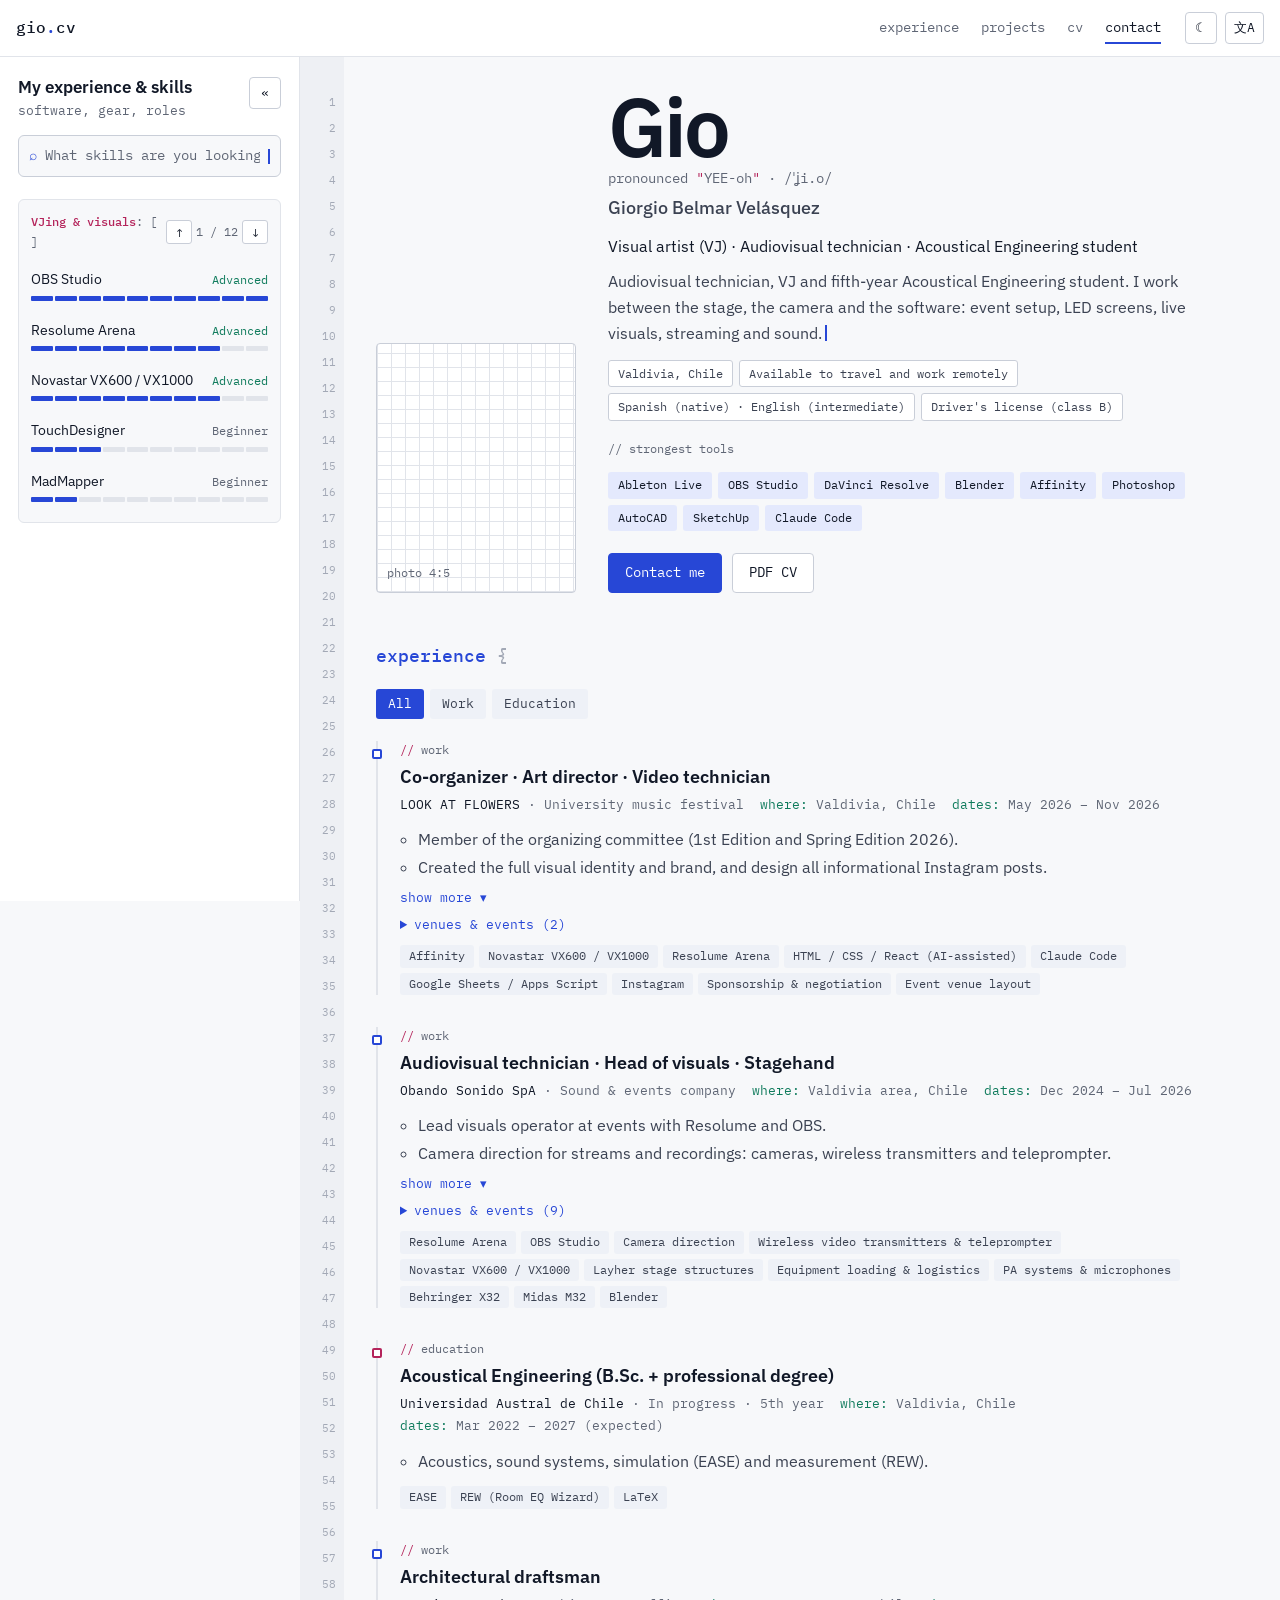
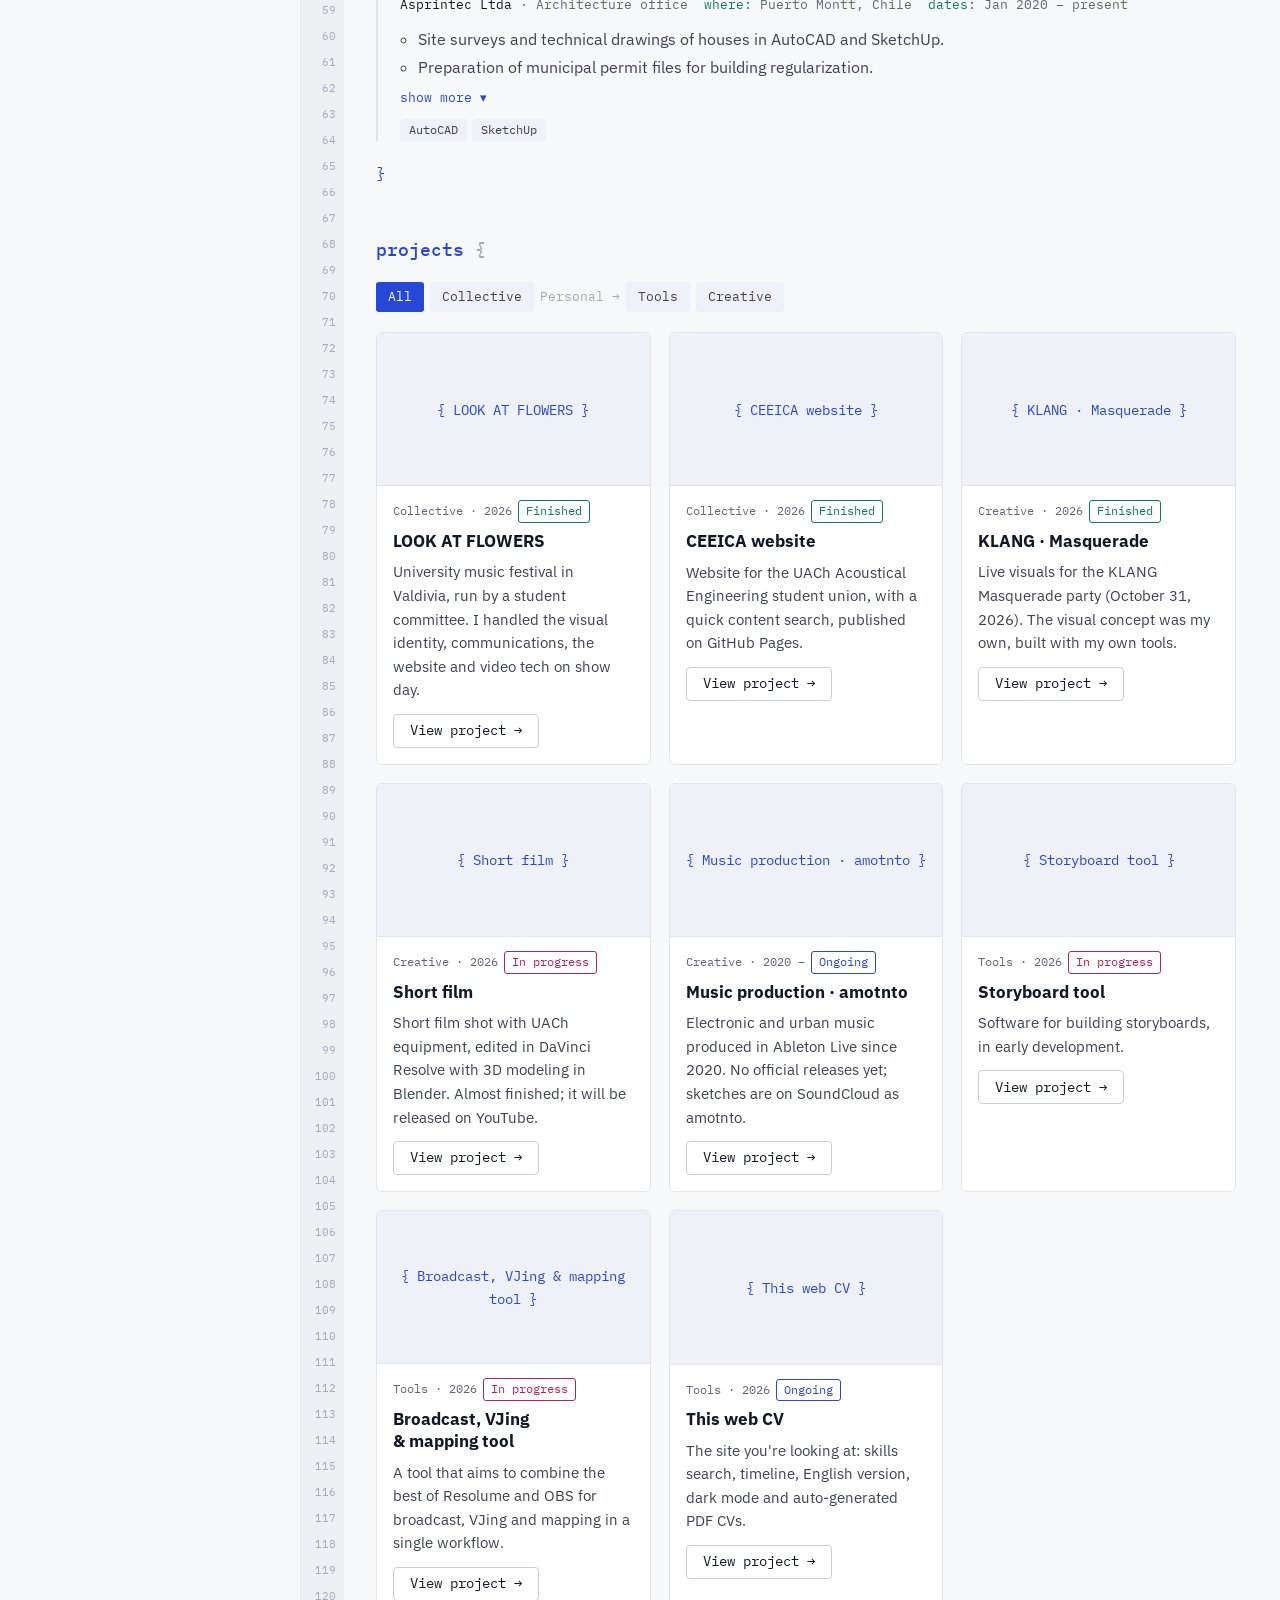
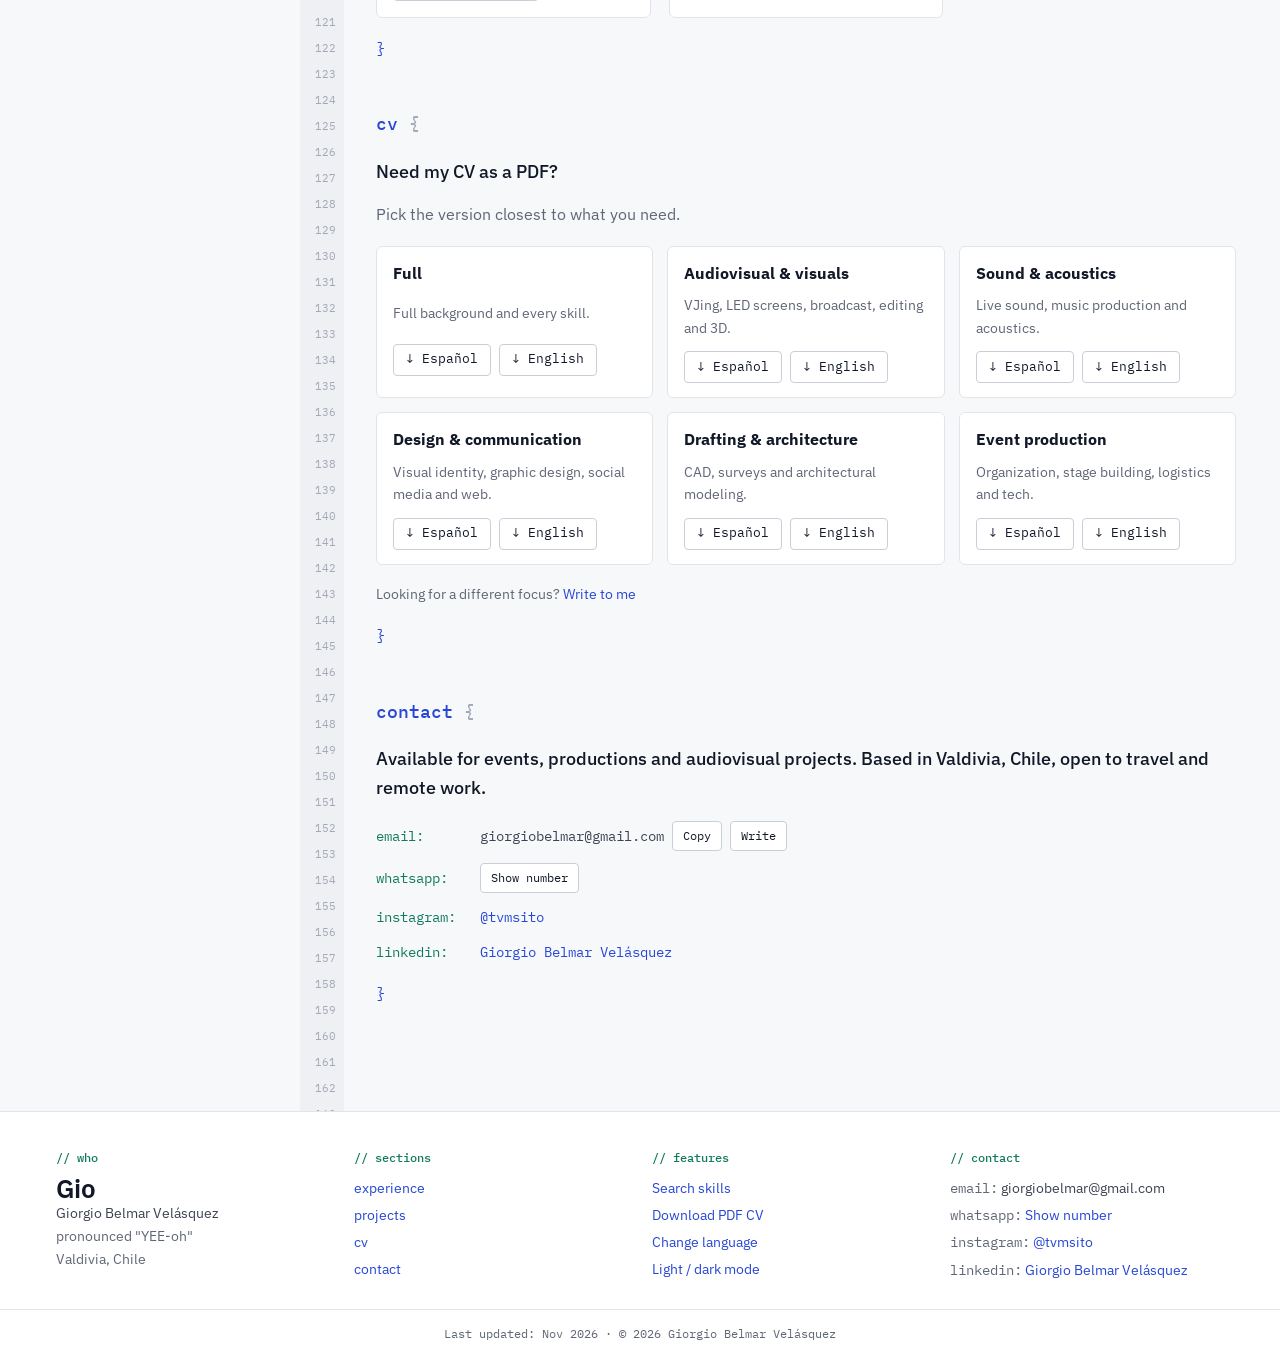
==== index.html @ 181e6caa "Primera versión funcional del CV web - Página principal: portada, trayectoria, proyectos, CV en PDF," ====
<!doctype html>
<html lang="es">
<head>
<meta charset="utf-8">
<meta name="viewport" content="width=device-width, initial-scale=1, viewport-fit=cover">
<title>Gio · Visualista y técnico audiovisual</title>
<meta name="description" content="CV de Gio (Giorgio Belmar Velásquez): visuales en vivo, pantallas LED, broadcast, sonido y diseño para eventos. Valdivia, Chile.">
<meta property="og:type" content="profile">
<meta property="og:title" content="Gio · Visualista y técnico audiovisual">
<meta property="og:description" content="Visuales en vivo, pantallas LED, broadcast, sonido y diseño para eventos. Valdivia, Chile.">
<meta property="og:image" content="https://gio-belmar.github.io/assets/og.png">
<meta property="og:url" content="https://gio-belmar.github.io/">
<meta name="twitter:card" content="summary_large_image">
<meta name="theme-color" content="#2747d6">
<link rel="icon" href="assets/favicon.svg" type="image/svg+xml">
<script>
  /* Aplica tema e idioma antes de pintar, para evitar parpadeo */
  (function(){try{var t=localStorage.getItem('gio-theme');if(t)document.documentElement.dataset.theme=t;}catch(e){}})();
</script>
<link rel="preconnect" href="https://fonts.googleapis.com">
<link rel="preconnect" href="https://fonts.gstatic.com" crossorigin>
<link rel="stylesheet" href="https://fonts.googleapis.com/css2?family=IBM+Plex+Mono:wght@400;500&family=IBM+Plex+Sans:wght@400;500;600&display=swap">
<link rel="stylesheet" href="css/style.css">
</head>
<body data-page="home">
<a class="skip" href="#main" data-i18n="skip">Saltar al contenido</a>

<header class="nav" id="top">
  <div class="nav-in">
    <a class="brand" href="#top" aria-label="Gio, inicio">gio<b>.</b>cv</a>
    <nav class="links" id="navLinks" aria-label="Secciones">
      <a href="#trayectoria" data-i18n="nav.timeline">trayectoria</a>
      <a href="#proyectos" data-i18n="nav.projects">proyectos</a>
      <a href="#cv" data-i18n="nav.cv">cv</a>
      <a href="#contacto" data-i18n="nav.contact">contacto</a>
    </nav>
    <div class="nav-tools">
      <button class="icon-btn" id="themeBtn" type="button" aria-label="Cambiar a modo oscuro">☾</button>
      <div class="lang">
        <button class="icon-btn" id="langBtn" type="button" aria-haspopup="true" aria-expanded="false" aria-controls="langMenu" aria-label="Idioma / Language">文A</button>
        <div class="lang-menu" id="langMenu" role="menu" hidden>
          <button type="button" role="menuitemradio" data-lang="es">Español</button>
          <button type="button" role="menuitemradio" data-lang="en">English</button>
        </div>
      </div>
      <button class="icon-btn menu-btn" id="menuBtn" type="button" aria-expanded="false" aria-controls="navLinks" aria-label="Menú">☰</button>
    </div>
  </div>
</header>

<div class="layout">
  <aside class="side" id="side" aria-label="Habilidades">
    <div class="side-in">
      <div class="side-head">
        <div>
          <h2 class="side-title" data-i18n="side.title">Mi experiencia y habilidades</h2>
          <p class="side-sub" data-i18n="side.sub">softwares, equipos, roles</p>
        </div>
        <button class="icon-btn side-toggle" id="sideToggle" type="button" aria-expanded="true" aria-controls="side" aria-label="Plegar panel">«</button>
      </div>
      <div class="search-wrap">
        <label class="search" for="q">
          <span class="search-p" aria-hidden="true">⌕</span>
          <input id="q" type="search" autocomplete="off" spellcheck="false" placeholder="¿Qué habilidades buscas?">
          <span class="cur blink" aria-hidden="true"></span>
          <button type="button" class="clear" id="qClear" aria-label="Limpiar búsqueda" hidden>✕</button>
        </label>
        <div class="areas" id="areas" hidden></div>
      </div>
      <div id="results" class="results" hidden aria-live="polite"></div>
      <div id="carousel" class="car" aria-roledescription="carrusel"></div>
    </div>
  </aside>

  <main class="main" id="main">
    <div class="gutter" id="gutter" aria-hidden="true"></div>

    <section class="hero" id="hero"></section>

    <section class="sec" id="trayectoria" aria-labelledby="h-tl">
      <h2 class="sec-h" id="h-tl"><b data-i18n="sec.timeline">trayectoria</b> <i>{</i></h2>
      <div class="filters" id="tlFilter" role="group"></div>
      <ol class="tl" id="timeline"></ol>
      <p class="close">}</p>
    </section>

    <section class="sec" id="proyectos" aria-labelledby="h-pr">
      <h2 class="sec-h" id="h-pr"><b data-i18n="sec.projects">proyectos</b> <i>{</i></h2>
      <div class="filters" id="prFilter" role="group"></div>
      <div class="cards" id="projects"></div>
      <p class="close">}</p>
    </section>

    <section class="sec" id="cv" aria-labelledby="h-cv">
      <h2 class="sec-h" id="h-cv"><b data-i18n="sec.cv">cv</b> <i>{</i></h2>
      <p class="lead" data-i18n="cv.title">¿Necesitas mi CV en PDF?</p>
      <p class="muted" data-i18n="cv.sub">Elige la versión que más se acerque a lo que buscas.</p>
      <div class="pdfs" id="pdfs"></div>
      <p class="muted small"><span data-i18n="cv.other">¿Buscas otro enfoque?</span> <a href="#contacto" data-i18n="cv.write">Escríbeme</a></p>
      <p class="close">}</p>
    </section>

    <section class="sec" id="contacto" aria-labelledby="h-ct">
      <h2 class="sec-h" id="h-ct"><b data-i18n="sec.contact">contacto</b> <i>{</i></h2>
      <p class="lead" id="availability"></p>
      <dl class="contact" id="contact"></dl>
      <p class="close">}</p>
    </section>
  </main>
</div>

<button class="fab" id="fab" type="button" aria-controls="side" aria-expanded="false" data-i18n="fab">Habilidades</button>
<div class="scrim" id="scrim" hidden></div>
<div class="pop" id="pop" role="tooltip" hidden></div>

<footer class="foot" id="footer"></footer>

<script src="js/app.js"></script>
</body>
</html>
---- css/style.css ----
/* gio.cv · dirección "Editor"
   Layout: barra fija arriba; panel de habilidades a la izquierda (hoja inferior en celular);
   contenido con margen de números de línea y secciones que abren y cierran con { } */

:root {
  --bg: #f7f8fa;
  --panel: #ffffff;
  --fg: #111827;
  --text: #3b4252;
  --muted: #5f6675;
  --faint: #a3a9b6;
  --line: #e1e4ea;
  --line2: #c9ced8;
  --chip: #eef1f7;
  --gutter: #eef0f4;
  --blue: #2747d6;
  --blue-soft: #e4e9fd;
  --pink: #b4235a;
  --green: #0f7b5c;
  --shadow: 0 10px 30px rgba(17, 24, 39, .12);
  --sans: "IBM Plex Sans", system-ui, -apple-system, "Segoe UI", sans-serif;
  --mono: "IBM Plex Mono", ui-monospace, "SFMono-Regular", Menlo, monospace;
  --nav-h: 56px;
  --side-w: 300px;
  --gut-w: 44px;
  --lh: 26px;
  color-scheme: light;
}
@media (prefers-color-scheme: dark) {
  :root:not([data-theme="light"]) {
    --bg: #0f131a; --panel: #141922; --fg: #e7eaf0; --text: #c3c9d4; --muted: #8b93a3; --faint: #4f5868;
    --line: #232a36; --line2: #323b4a; --chip: #1c2330; --gutter: #121720;
    --blue: #7b93ff; --blue-soft: #1d2645; --pink: #ff7aa8; --green: #43d3a5;
    --shadow: 0 10px 30px rgba(0, 0, 0, .45); color-scheme: dark;
  }
}
:root[data-theme="dark"] {
  --bg: #0f131a; --panel: #141922; --fg: #e7eaf0; --text: #c3c9d4; --muted: #8b93a3; --faint: #4f5868;
  --line: #232a36; --line2: #323b4a; --chip: #1c2330; --gutter: #121720;
  --blue: #7b93ff; --blue-soft: #1d2645; --pink: #ff7aa8; --green: #43d3a5;
  --shadow: 0 10px 30px rgba(0, 0, 0, .45); color-scheme: dark;
}

*, *::before, *::after { box-sizing: border-box; }
html { scroll-behavior: smooth; scroll-padding-top: calc(var(--nav-h) + 16px); -webkit-text-size-adjust: 100%; }
@media (prefers-reduced-motion: reduce) { html { scroll-behavior: auto; } }
body {
  margin: 0; background: var(--bg); color: var(--text);
  font: 400 16px/1.6 var(--sans);
  padding-top: env(safe-area-inset-top, 0px);
}
[hidden] { display: none !important; }
img { max-width: 100%; display: block; }
a { color: var(--blue); text-decoration: none; }
a:hover { text-decoration: underline; text-underline-offset: 3px; }
:focus-visible { outline: 2px solid var(--blue); outline-offset: 2px; border-radius: 2px; }
button { font: inherit; color: inherit; }
h1, h2, h3 { color: var(--fg); text-wrap: balance; }
.mono { font-family: var(--mono); }
.muted { color: var(--muted); }
.small { font-size: .875rem; }
.skip { position: absolute; left: -999px; top: 8px; background: var(--blue); color: #fff; padding: 8px 12px; z-index: 100; }
.skip:focus { left: 8px; }

/* ---------- Barra de navegación ---------- */
.nav {
  position: sticky; top: env(safe-area-inset-top, 0px); z-index: 40;
  background: var(--panel); border-bottom: 1px solid var(--line);
}
body::before { content: ""; position: fixed; inset: 0 0 auto; height: env(safe-area-inset-top, 0px); background: var(--panel); z-index: 41; }
.nav-in {
  height: var(--nav-h); display: flex; align-items: center; gap: 24px;
  padding-left: max(16px, env(safe-area-inset-left, 0px)); padding-right: max(16px, env(safe-area-inset-right, 0px));
  font-family: var(--mono); font-size: .875rem;
}
.brand { color: var(--fg); font-weight: 500; font-size: 1rem; }
.brand b { color: var(--blue); font-weight: 500; }
.brand:hover { text-decoration: none; }
.links { display: flex; gap: 22px; margin-left: auto; }
.links a { color: var(--muted); padding: 4px 0; border-bottom: 2px solid transparent; }
.links a:hover { color: var(--fg); text-decoration: none; }
.links a.on { color: var(--fg); border-bottom-color: var(--blue); }
.nav-tools { display: flex; gap: 8px; align-items: center; }
.icon-btn {
  background: transparent; border: 1px solid var(--line2); color: var(--fg); border-radius: 4px;
  height: 32px; min-width: 32px; padding: 0 8px; cursor: pointer; font-family: var(--mono); font-size: .8rem;
}
.icon-btn:hover { border-color: var(--blue); }
.lang { position: relative; }
.lang-menu {
  position: absolute; right: 0; top: calc(100% + 6px); background: var(--panel); border: 1px solid var(--line2);
  border-radius: 6px; box-shadow: var(--shadow); display: grid; min-width: 150px; padding: 4px; z-index: 50;
}
.lang-menu button { background: none; border: 0; text-align: left; padding: 8px 10px; border-radius: 4px; cursor: pointer; font-family: var(--sans); font-size: .9rem; }
.lang-menu button:hover { background: var(--chip); }
.lang-menu button[aria-checked="true"] { color: var(--blue); font-weight: 600; }
.lang-menu button[aria-checked="true"]::before { content: "▸ "; }
.menu-btn { display: none; }

/* ---------- Estructura ---------- */
.layout { display: grid; grid-template-columns: var(--side-w) minmax(0, 1fr); align-items: start; }
.layout.collapsed { grid-template-columns: 52px minmax(0, 1fr); }

/* ---------- Panel lateral ---------- */
.side {
  position: sticky; top: calc(var(--nav-h) + env(safe-area-inset-top, 0px));
  height: calc(100vh - var(--nav-h) - env(safe-area-inset-top, 0px)); height: calc(100dvh - var(--nav-h) - env(safe-area-inset-top, 0px));
  background: var(--panel); border-right: 1px solid var(--line); overflow: hidden;
}
.side-in { height: 100%; overflow-y: auto; padding: 20px 18px 28px; display: flex; flex-direction: column; gap: 14px; }
.side-head { display: flex; justify-content: space-between; gap: 10px; align-items: flex-start; }
.side-title { font-size: 1.05rem; line-height: 1.3; margin: 0; font-weight: 600; }
.side-sub { margin: 2px 0 0; font-family: var(--mono); font-size: .8rem; color: var(--muted); }
.layout.collapsed .side-in > :not(.side-head) { display: none; }
.layout.collapsed .side-head > div { display: none; }
.layout.collapsed .side-in { padding: 14px 9px; }

.search-wrap { position: sticky; top: -20px; background: var(--panel); padding: 6px 0 8px; margin-top: -6px; z-index: 2; display: grid; gap: 10px; }
.search {
  display: flex; align-items: center; gap: 8px; border: 1px solid var(--line2); background: var(--bg);
  border-radius: 6px; padding: 0 10px; height: 42px; font-family: var(--mono); font-size: .85rem; cursor: text;
}
.search:focus-within { border-color: var(--blue); box-shadow: 0 0 0 3px var(--blue-soft); }
.search-p { color: var(--blue); }
.search input { flex: 1; min-width: 0; border: 0; background: transparent; outline: none; font: inherit; color: var(--fg); padding: 0; }
.search input::placeholder { color: var(--muted); }
.search input::-webkit-search-cancel-button { display: none; }
.search .cur { width: 2px; height: 1.1em; background: var(--blue); flex: none; }
.search:focus-within .cur, .search.has-text .cur { display: none; }
.clear { border: 0; background: none; color: var(--muted); cursor: pointer; padding: 4px; }
.cur.blink { animation: none; }
@media (prefers-reduced-motion: no-preference) { .cur.blink { animation: blink 1.05s steps(1) infinite; } }
@keyframes blink { 50% { opacity: 0; } }

.areas { display: flex; flex-wrap: wrap; gap: 6px; }
.chip {
  font-family: var(--mono); font-size: .75rem; padding: 4px 9px; border-radius: 3px;
  background: var(--chip); color: var(--text); border: 1px solid transparent; cursor: pointer; line-height: 1.4;
}
.chip:hover { border-color: var(--line2); }
.chip[aria-pressed="true"] { background: var(--blue); color: var(--panel); }

.results { display: grid; gap: 4px; }
.res-count { font-family: var(--mono); font-size: .75rem; color: var(--muted); margin: 0 0 4px; }
.empty { font-size: .9rem; color: var(--muted); }

.skill {
  display: grid; gap: 5px; padding: 8px; margin: 0 -8px; border-radius: 4px; cursor: pointer;
  background: none; border: 0; text-align: left; width: calc(100% + 16px);
}
.skill:hover, .skill:focus-visible { background: var(--chip); }
.skill-top { display: flex; justify-content: space-between; gap: 10px; font-size: .875rem; color: var(--fg); align-items: baseline; }
.skill-top small { color: var(--muted); font-size: .75rem; }
.lvl { font-family: var(--mono); font-size: .72rem; color: var(--green); white-space: nowrap; }
.lvl.mid { color: var(--blue); }
.lvl.low { color: var(--muted); }
.bar { display: grid; grid-template-columns: repeat(10, 1fr); gap: 2px; }
.bar i { height: 5px; background: var(--line); border-radius: 1px; }
.bar i.f { background: var(--blue); }

.car { border: 1px solid var(--line); border-radius: 6px; background: var(--bg); padding: 12px; display: grid; gap: 8px; }
.car-h { display: flex; justify-content: space-between; align-items: center; gap: 8px; font-family: var(--mono); font-size: .78rem; color: var(--muted); }
.car-h b { color: var(--pink); font-weight: 500; }
.car-nav { display: flex; gap: 4px; align-items: center; }
.car-nav button { border: 1px solid var(--line2); background: var(--panel); border-radius: 3px; width: 26px; height: 24px; cursor: pointer; font-size: .75rem; color: var(--fg); }
.car-pos { font-variant-numeric: tabular-nums; min-width: 42px; text-align: center; }
.car-body { display: grid; gap: 2px; }
.car-body.swap { animation: swap .4s ease; }
@keyframes swap { from { transform: translateY(12px); opacity: .15; } to { transform: none; opacity: 1; } }
.car.static .car-nav { display: none; }
.car-all { display: grid; gap: 14px; }
.car-all h3 { margin: 0; font-family: var(--mono); font-size: .78rem; color: var(--pink); font-weight: 500; }

/* ---------- Contenido ---------- */
.main { position: relative; min-width: 0; padding: 32px max(16px, env(safe-area-inset-right, 0px)) 64px calc(var(--gut-w) + 32px); }
.main.solo { max-width: 1040px; margin: 0 auto; }
.gutter {
  position: absolute; top: 0; bottom: 0; left: 0; width: var(--gut-w); background: var(--gutter);
  font-family: var(--mono); font-size: .7rem; line-height: var(--lh); color: var(--faint);
  text-align: right; padding: 32px 8px 0 0; white-space: pre; overflow: hidden; user-select: none;
}
.main > section, .main > article { max-width: 860px; }

.hero { display: grid; grid-template-columns: 200px minmax(0, 1fr); gap: 32px; align-items: end; padding-bottom: 40px; }
.photo {
  aspect-ratio: 4 / 5; width: 100%; max-width: 100%; border: 1px solid var(--line2); border-radius: 4px; overflow: hidden;
  background:
    repeating-linear-gradient(0deg, var(--line) 0 1px, transparent 1px 14px),
    repeating-linear-gradient(90deg, var(--line) 0 1px, var(--panel) 1px 14px);
  display: grid; place-items: end start; padding: 10px; font-family: var(--mono); font-size: .75rem; color: var(--muted);
}
.photo img { width: 100%; height: 100%; object-fit: cover; }
.photo.has-img { padding: 0; }
.who { display: grid; gap: 4px; min-width: 0; }
.gio { margin: 0; font-size: clamp(3.4rem, 9vw, 5.2rem); line-height: .9; font-weight: 600; letter-spacing: -.035em; color: var(--fg); }
.say { font-family: var(--mono); font-size: .85rem; color: var(--muted); }
.say b { color: var(--pink); font-weight: 400; }
.full { font-size: 1.1rem; color: var(--text); font-weight: 500; }
.tagline { margin: 8px 0 0; color: var(--fg); font-size: 1rem; }
.summary { margin: 6px 0 0; max-width: 62ch; }
.facts, .tops { display: flex; flex-wrap: wrap; gap: 6px; margin-top: 10px; }
.fact { font-family: var(--mono); font-size: .75rem; padding: 3px 9px; border: 1px solid var(--line2); border-radius: 3px; background: var(--panel); color: var(--text); }
.tops-l { font-family: var(--mono); font-size: .75rem; color: var(--muted); margin: 14px 0 0; }
.tops .chip { background: var(--blue-soft); color: var(--fg); }
.ctas { display: flex; flex-wrap: wrap; gap: 10px; margin-top: 18px; }
.btn {
  display: inline-flex; align-items: center; gap: 8px; height: 40px; padding: 0 16px; border-radius: 4px;
  border: 1px solid var(--line2); background: var(--panel); color: var(--fg); font-family: var(--mono); font-size: .85rem; cursor: pointer;
}
.btn:hover { border-color: var(--blue); text-decoration: none; }
.btn.primary { background: var(--blue); border-color: var(--blue); color: var(--panel); }

.sec { padding: 8px 0 40px; }
.sec-h { margin: 0 0 18px; font-family: var(--mono); font-weight: 500; font-size: 1.15rem; }
.sec-h b { color: var(--blue); font-weight: 500; }
.sec-h i { color: var(--faint); font-style: normal; }
.close { margin: 18px 0 0; font-family: var(--mono); color: var(--blue); }
.lead { color: var(--fg); font-size: 1.15rem; font-weight: 500; margin: 0 0 4px; }

.filters { display: flex; flex-wrap: wrap; gap: 6px; margin-bottom: 20px; }
.filters .chip { font-size: .8rem; padding: 5px 11px; }
.filters .sep { font-family: var(--mono); color: var(--faint); align-self: center; font-size: .8rem; }

/* Línea de tiempo */
.tl { list-style: none; margin: 0; padding: 0; display: grid; gap: 28px; }
.tl-item { position: relative; padding-left: 22px; border-left: 2px solid var(--line); display: grid; gap: 6px; }
.tl-item::before { content: ""; position: absolute; left: -6px; top: 8px; width: 10px; height: 10px; border-radius: 2px; background: var(--panel); border: 2px solid var(--blue); }
.tl-item.edu::before { border-color: var(--pink); }
.tl-type { font-family: var(--mono); font-size: .72rem; color: var(--muted); text-transform: lowercase; }
.tl-type b { color: var(--pink); font-weight: 400; }
.tl-role { margin: 0; font-size: 1.1rem; font-weight: 600; line-height: 1.35; }
.meta { display: flex; flex-wrap: wrap; gap: 2px 16px; font-family: var(--mono); font-size: .8rem; color: var(--muted); }
.meta b { color: var(--green); font-weight: 400; }
.meta .org { color: var(--fg); }
.tl ul { margin: 4px 0 0; padding-left: 18px; }
.tl li { margin: 2px 0; }
.more-btn { justify-self: start; background: none; border: 0; padding: 0; color: var(--blue); cursor: pointer; font-family: var(--mono); font-size: .8rem; }
.events { font-size: .9rem; }
.events summary { cursor: pointer; font-family: var(--mono); font-size: .8rem; color: var(--blue); }
.events ul { columns: 2 220px; }
.events small { color: var(--muted); }
.tags { display: flex; flex-wrap: wrap; gap: 5px; margin-top: 4px; }
.tags .chip { font-size: .72rem; padding: 2px 8px; }

/* Proyectos */
.cards { display: grid; grid-template-columns: repeat(auto-fill, minmax(250px, 1fr)); gap: 18px; }
.card { border: 1px solid var(--line); background: var(--panel); border-radius: 6px; overflow: hidden; display: flex; flex-direction: column; }
.card:hover { border-color: var(--line2); box-shadow: var(--shadow); }
.cover {
  aspect-ratio: 16 / 9; max-width: 100%; background: var(--chip); display: grid; place-items: center;
  font-family: var(--mono); color: var(--blue); font-size: .9rem; padding: 12px; text-align: center; border-bottom: 1px solid var(--line);
}
.cover img { width: 100%; height: 100%; object-fit: cover; }
.card-b { padding: 14px 16px 16px; display: grid; gap: 8px; flex: 1; align-content: start; }
.card-t { margin: 0; font-size: 1.05rem; line-height: 1.3; }
.card-t a { color: var(--fg); }
.card-m { display: flex; flex-wrap: wrap; gap: 6px; align-items: center; font-family: var(--mono); font-size: .72rem; color: var(--muted); }
.status { padding: 1px 7px; border-radius: 3px; border: 1px solid currentColor; }
.status.done { color: var(--green); }
.status.wip { color: var(--pink); }
.status.ongoing { color: var(--blue); }
.card p { margin: 0; font-size: .92rem; }
.card .btn { justify-self: start; margin-top: 4px; height: 34px; }

/* PDFs */
.pdfs { display: grid; grid-template-columns: repeat(auto-fill, minmax(240px, 1fr)); gap: 14px; margin: 18px 0; }
.pdf { border: 1px solid var(--line); background: var(--panel); border-radius: 6px; padding: 14px 16px; display: grid; gap: 8px; }
.pdf h3 { margin: 0; font-size: 1rem; }
.pdf p { margin: 0; font-size: .875rem; color: var(--muted); }
.pdf-btns { display: flex; gap: 8px; margin-top: 4px; }
.pdf-btns .btn { height: 32px; padding: 0 12px; font-size: .8rem; white-space: nowrap; }

/* Contacto */
.contact { display: grid; grid-template-columns: max-content minmax(0, 1fr); gap: 12px 24px; margin: 18px 0 0; font-family: var(--mono); font-size: .9rem; align-items: center; }
.contact dt { color: var(--green); }
.contact dt::after { content: ":"; }
.contact dd { margin: 0; display: flex; flex-wrap: wrap; gap: 8px; align-items: center; min-width: 0; overflow-wrap: anywhere; }
.contact dd .btn { height: 30px; padding: 0 10px; font-size: .78rem; }
.copied { color: var(--green); font-size: .78rem; }

/* Popover "dónde lo usé" */
.pop {
  position: fixed; z-index: 60; max-width: 300px; background: var(--panel); border: 1px solid var(--line2);
  border-radius: 6px; box-shadow: var(--shadow); padding: 12px 14px; font-size: .875rem; display: grid; gap: 6px;
}
.pop h4 { margin: 0; font-size: .95rem; color: var(--fg); display: flex; gap: 10px; justify-content: space-between; align-items: baseline; }
.pop p { margin: 0; font-family: var(--mono); font-size: .72rem; color: var(--muted); }
.pop ul { margin: 0; padding-left: 16px; }
.pop .none { color: var(--muted); }

/* Proyecto (detalle) */
.project { display: grid; gap: 18px; }
.back { font-family: var(--mono); font-size: .85rem; }
.p-title { margin: 0; font-size: clamp(2rem, 5vw, 3rem); line-height: 1.05; letter-spacing: -.02em; }
.gallery { display: grid; grid-template-columns: repeat(auto-fill, minmax(200px, 1fr)); gap: 10px; }
.gallery button { padding: 0; border: 1px solid var(--line); border-radius: 4px; overflow: hidden; cursor: zoom-in; background: var(--chip); aspect-ratio: 4 / 3; }
.gallery img { width: 100%; height: 100%; object-fit: cover; }
.soon { border: 1px dashed var(--line2); border-radius: 6px; padding: 18px; color: var(--muted); font-family: var(--mono); font-size: .85rem; }
.p-links { display: flex; flex-wrap: wrap; gap: 10px; }
.lightbox { position: fixed; inset: 0; z-index: 80; background: rgba(5, 8, 14, .9); display: grid; place-items: center; padding: 24px; }
.lightbox img { max-height: 86vh; border-radius: 4px; }
.lightbox button { position: absolute; top: 16px; right: 16px; }

/* Pie de página */
.foot { border-top: 1px solid var(--line); background: var(--panel); }
.foot-in {
  max-width: 1200px; margin: 0 auto; padding-block: 36px 28px;
  padding-left: max(16px, env(safe-area-inset-left, 0px)); padding-right: max(16px, env(safe-area-inset-right, 0px));
  display: grid; grid-template-columns: repeat(auto-fit, minmax(190px, 1fr)); gap: 24px; font-size: .9rem;
}
.foot h3 { margin: 0 0 8px; font-family: var(--mono); font-size: .78rem; font-weight: 500; color: var(--green); }
.foot ul { list-style: none; margin: 0; padding: 0; display: grid; gap: 4px; }
.foot p { margin: 0; }
.foot .big { font-size: 1.6rem; font-weight: 600; color: var(--fg); letter-spacing: -.02em; line-height: 1; }
.foot-bottom {
  border-top: 1px solid var(--line); font-family: var(--mono); font-size: .75rem; color: var(--muted);
  padding: 14px max(16px, env(safe-area-inset-right, 0px)) calc(14px + env(safe-area-inset-bottom, 0px)) max(16px, env(safe-area-inset-left, 0px));
  text-align: center;
}
.linkbtn { background: none; border: 0; padding: 0; color: var(--blue); cursor: pointer; font: inherit; text-align: left; }

.fab, .scrim { display: none; }

/* ---------- Celular y tablet ---------- */
@media (max-width: 1023px) {
  .layout, .layout.collapsed { grid-template-columns: minmax(0, 1fr); }
  .side-toggle { display: none; }
  .side {
    position: fixed; left: 0; right: 0; bottom: 0; top: auto; z-index: 70; height: auto; max-height: 82vh; max-height: 82dvh;
    border-right: 0; border-top: 1px solid var(--line2); border-radius: 14px 14px 0 0; box-shadow: var(--shadow);
    transform: translateY(105%); transition: transform .28s ease; visibility: hidden;
  }
  .side.open { transform: none; visibility: visible; }
  .side-in { max-height: inherit; padding: 18px max(16px, env(safe-area-inset-right, 0px)) calc(24px + env(safe-area-inset-bottom, 0px)) max(16px, env(safe-area-inset-left, 0px)); }
  .side-in::before { content: ""; width: 40px; height: 4px; background: var(--line2); border-radius: 2px; align-self: center; margin: -6px 0 2px; }
  .scrim { display: block; position: fixed; inset: 0; background: rgba(5, 8, 14, .45); z-index: 65; }
  .fab {
    display: inline-flex; align-items: center; gap: 8px; position: fixed; z-index: 60;
    right: max(16px, env(safe-area-inset-right, 0px)); bottom: calc(16px + env(safe-area-inset-bottom, 0px));
    background: var(--blue); color: var(--panel); border: 0; border-radius: 999px; padding: 12px 18px; font-family: var(--mono); font-size: .85rem; box-shadow: var(--shadow); cursor: pointer;
  }
  .fab::before { content: "⌕"; }
}
@media (max-width: 760px) {
  :root { --gut-w: 28px; }
  .main { padding: 24px max(16px, env(safe-area-inset-right, 0px)) 88px calc(var(--gut-w) + 14px); }
  .gutter { font-size: .6rem; padding-right: 5px; padding-top: 24px; }
  .menu-btn { display: inline-block; }
  .links {
    display: none; position: absolute; top: var(--nav-h); left: 0; right: 0; flex-direction: column; gap: 0;
    background: var(--panel); border-bottom: 1px solid var(--line); box-shadow: var(--shadow); padding: 6px 0;
  }
  .links.open { display: flex; }
  .links a { padding: 12px max(16px, env(safe-area-inset-left, 0px)); border-bottom: 0; }
  .links a.on { color: var(--blue); }
  .nav-tools { margin-left: auto; }
  .hero { grid-template-columns: 1fr; gap: 18px; }
  .photo { width: 160px; }
  .contact { grid-template-columns: minmax(0, 1fr); gap: 2px; }
  .contact dd { margin-bottom: 12px; }
}
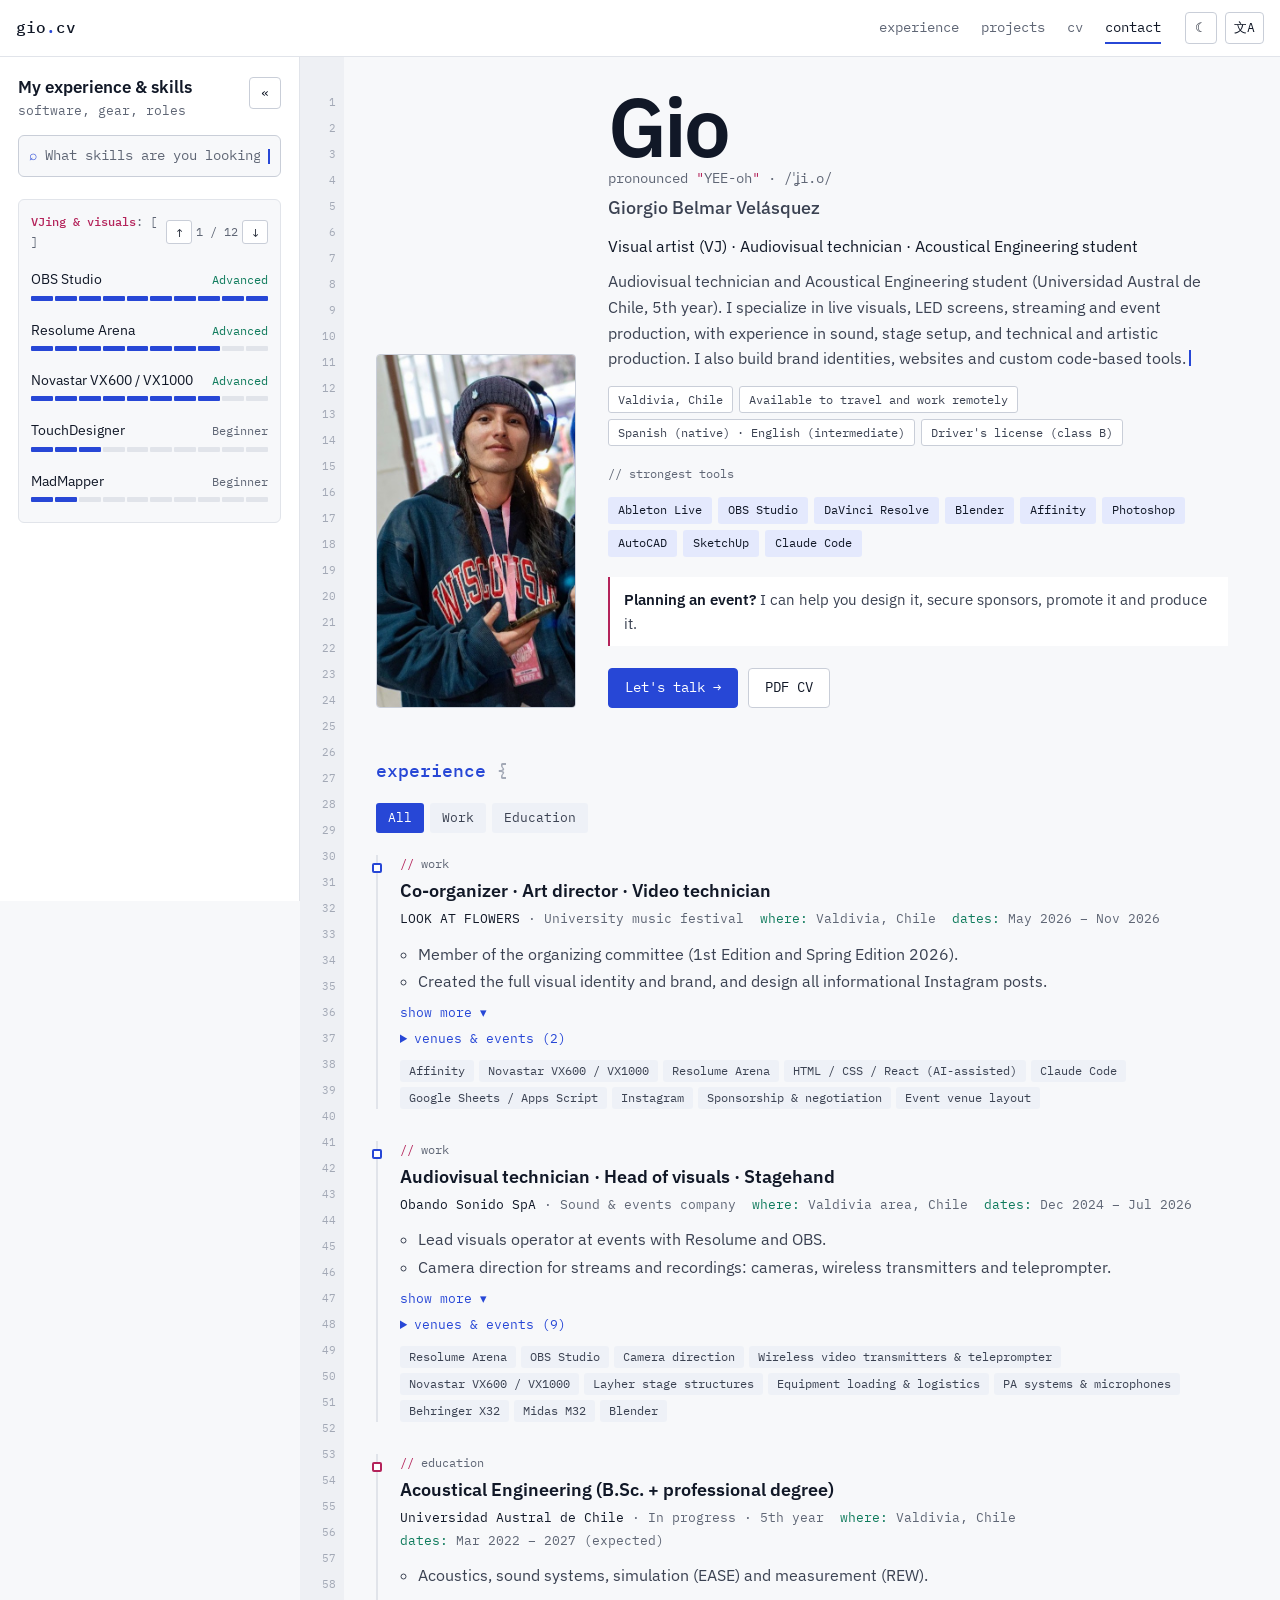
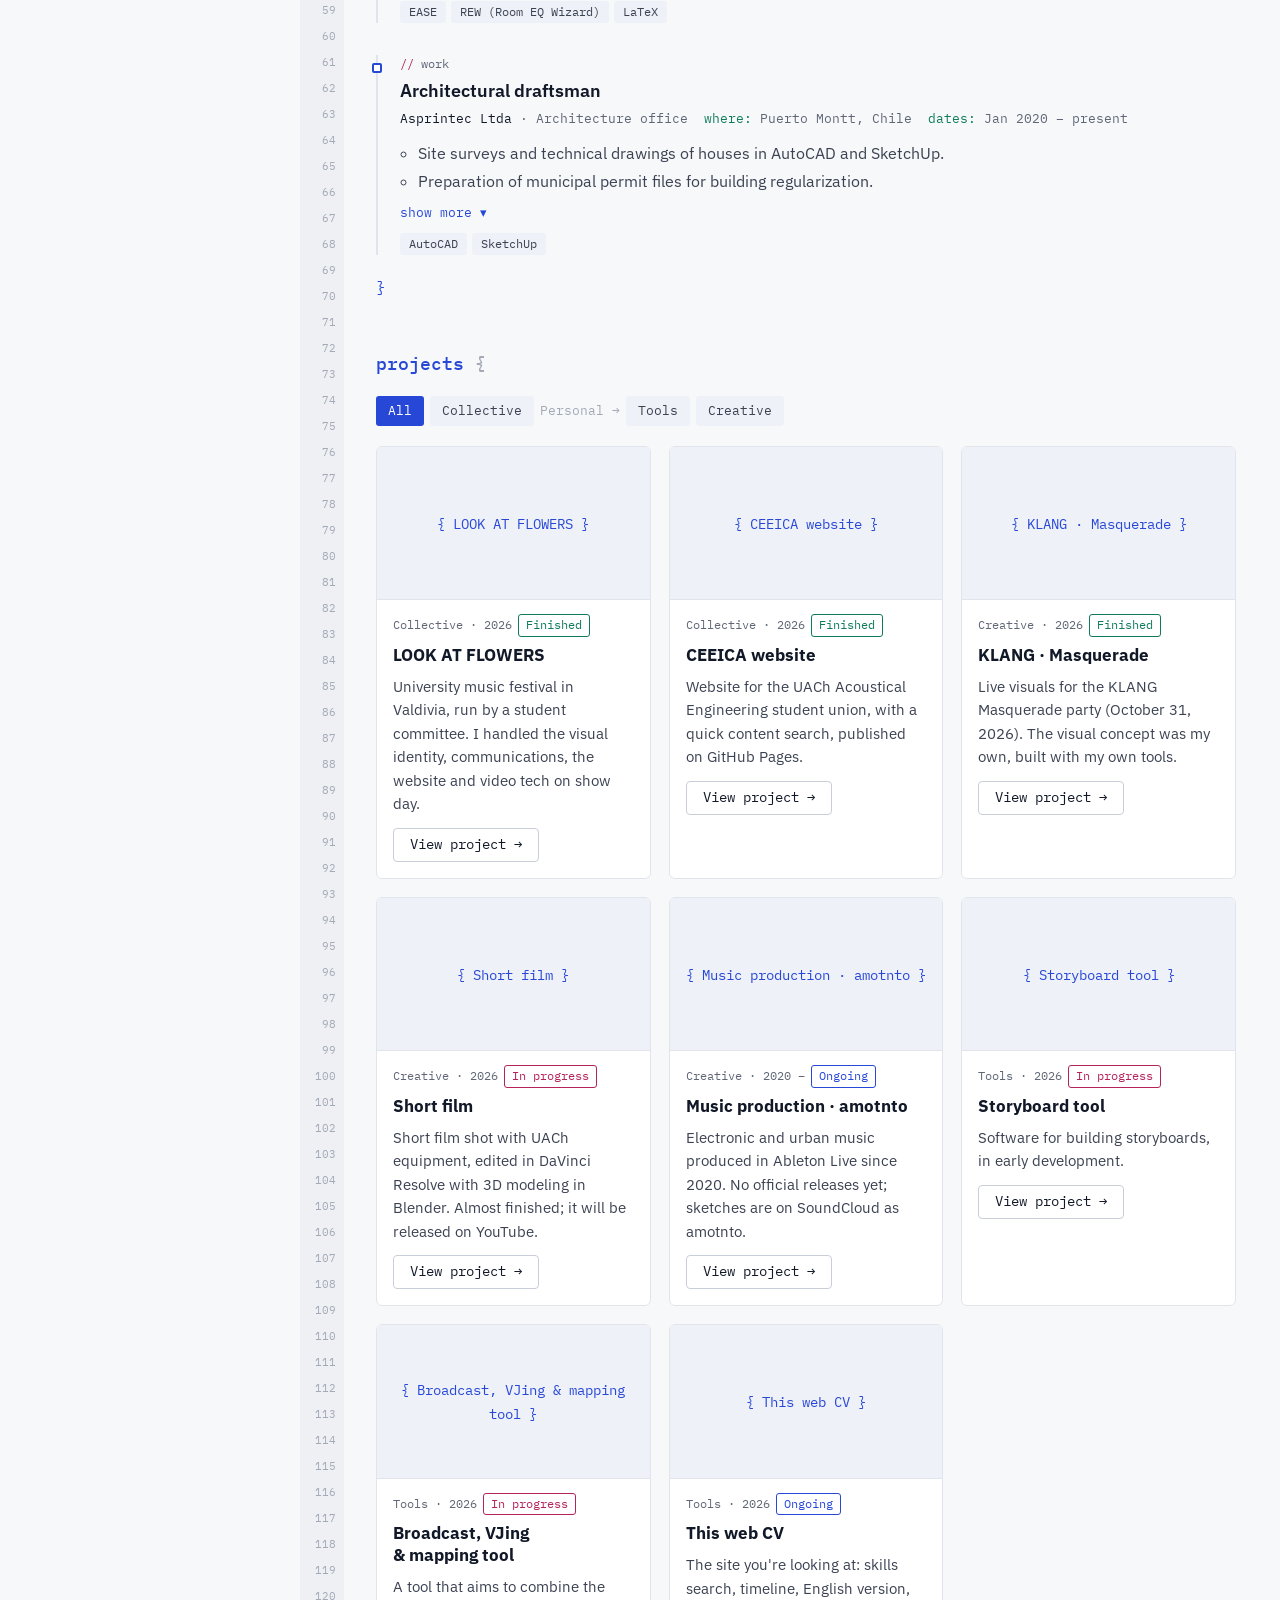
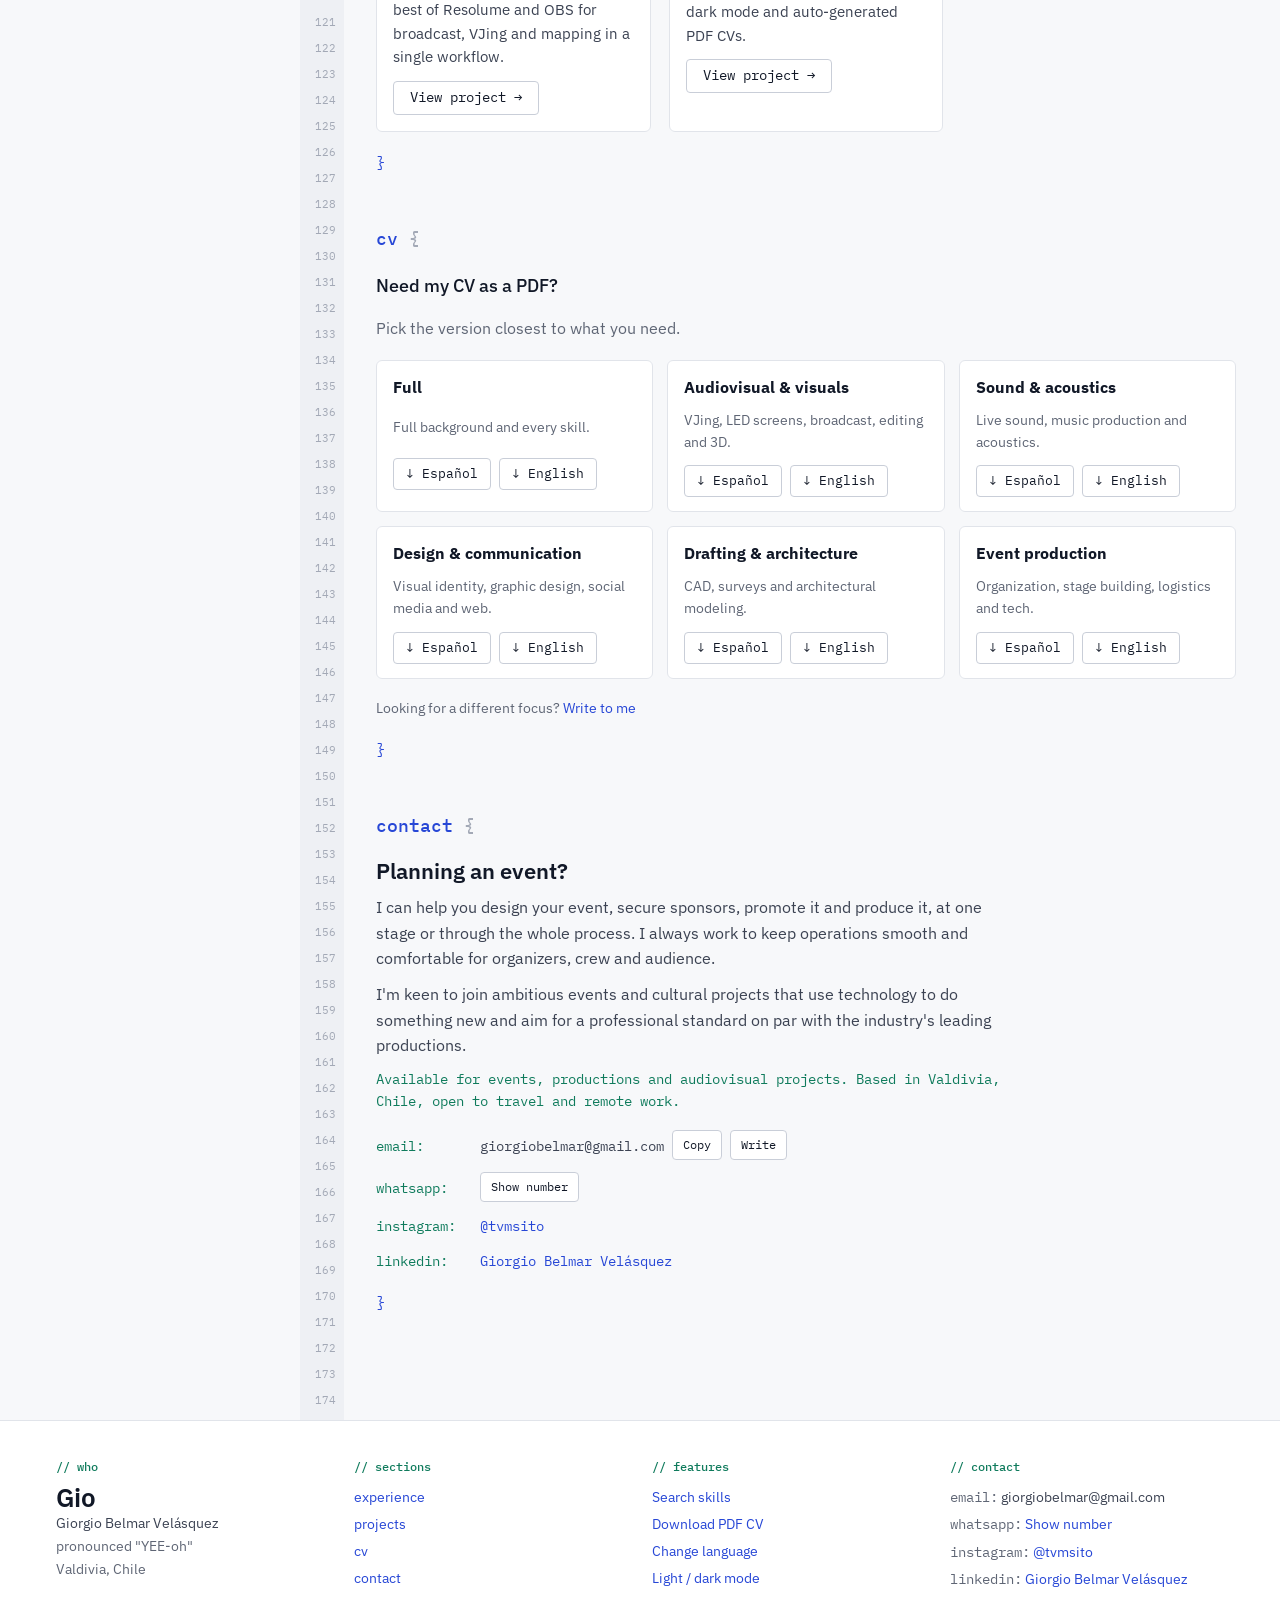
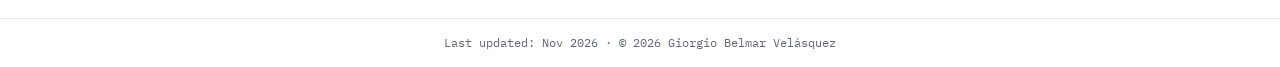
==== commit 8a37ddad: "Nuevo perfil profesional y propuesta para organizadores de eventos Co-Authored-By: Claude Opus 5.5 <" ====
--- a/index.html
+++ b/index.html
@@ -102,7 +102,7 @@
 
     <section class="sec" id="contacto" aria-labelledby="h-ct">
       <h2 class="sec-h" id="h-ct"><b data-i18n="sec.contact">contacto</b> <i>{</i></h2>
-      <p class="lead" id="availability"></p>
+      <div class="pitch" id="availability"></div>
       <dl class="contact" id="contact"></dl>
       <p class="close">}</p>
     </section>
--- a/css/style.css
+++ b/css/style.css
@@ -190,7 +190,8 @@
   display: grid; place-items: end start; padding: 10px; font-family: var(--mono); font-size: .75rem; color: var(--muted);
 }
 .photo img { width: 100%; height: 100%; object-fit: cover; }
-.photo.has-img { padding: 0; }
+.photo.has-img { padding: 0; aspect-ratio: auto; background: none; }
+.photo.has-img img { height: auto; }
 .who { display: grid; gap: 4px; min-width: 0; }
 .gio { margin: 0; font-size: clamp(3.4rem, 9vw, 5.2rem); line-height: .9; font-weight: 600; letter-spacing: -.035em; color: var(--fg); }
 .say { font-family: var(--mono); font-size: .85rem; color: var(--muted); }
@@ -270,6 +271,15 @@
 .pdf-btns { display: flex; gap: 8px; margin-top: 4px; }
 .pdf-btns .btn { height: 32px; padding: 0 12px; font-size: .8rem; white-space: nowrap; }
 
+/* Propuesta */
+.pitch-s { margin-top: 16px; padding: 10px 14px; border-left: 2px solid var(--pink); background: var(--panel); max-width: 62ch; }
+.pitch-s p { margin: 0; font-size: .95rem; }
+.pitch-s b { color: var(--fg); font-weight: 600; }
+.pitch { display: grid; gap: 10px; max-width: 64ch; }
+.pitch-t { font-size: 1.35rem; font-weight: 600; color: var(--fg); line-height: 1.25; }
+.pitch-p { color: var(--text); }
+.pitch-a { font-family: var(--mono); font-size: .85rem; color: var(--green); }
+
 /* Contacto */
 .contact { display: grid; grid-template-columns: max-content minmax(0, 1fr); gap: 12px 24px; margin: 18px 0 0; font-family: var(--mono); font-size: .9rem; align-items: center; }
 .contact dt { color: var(--green); }
